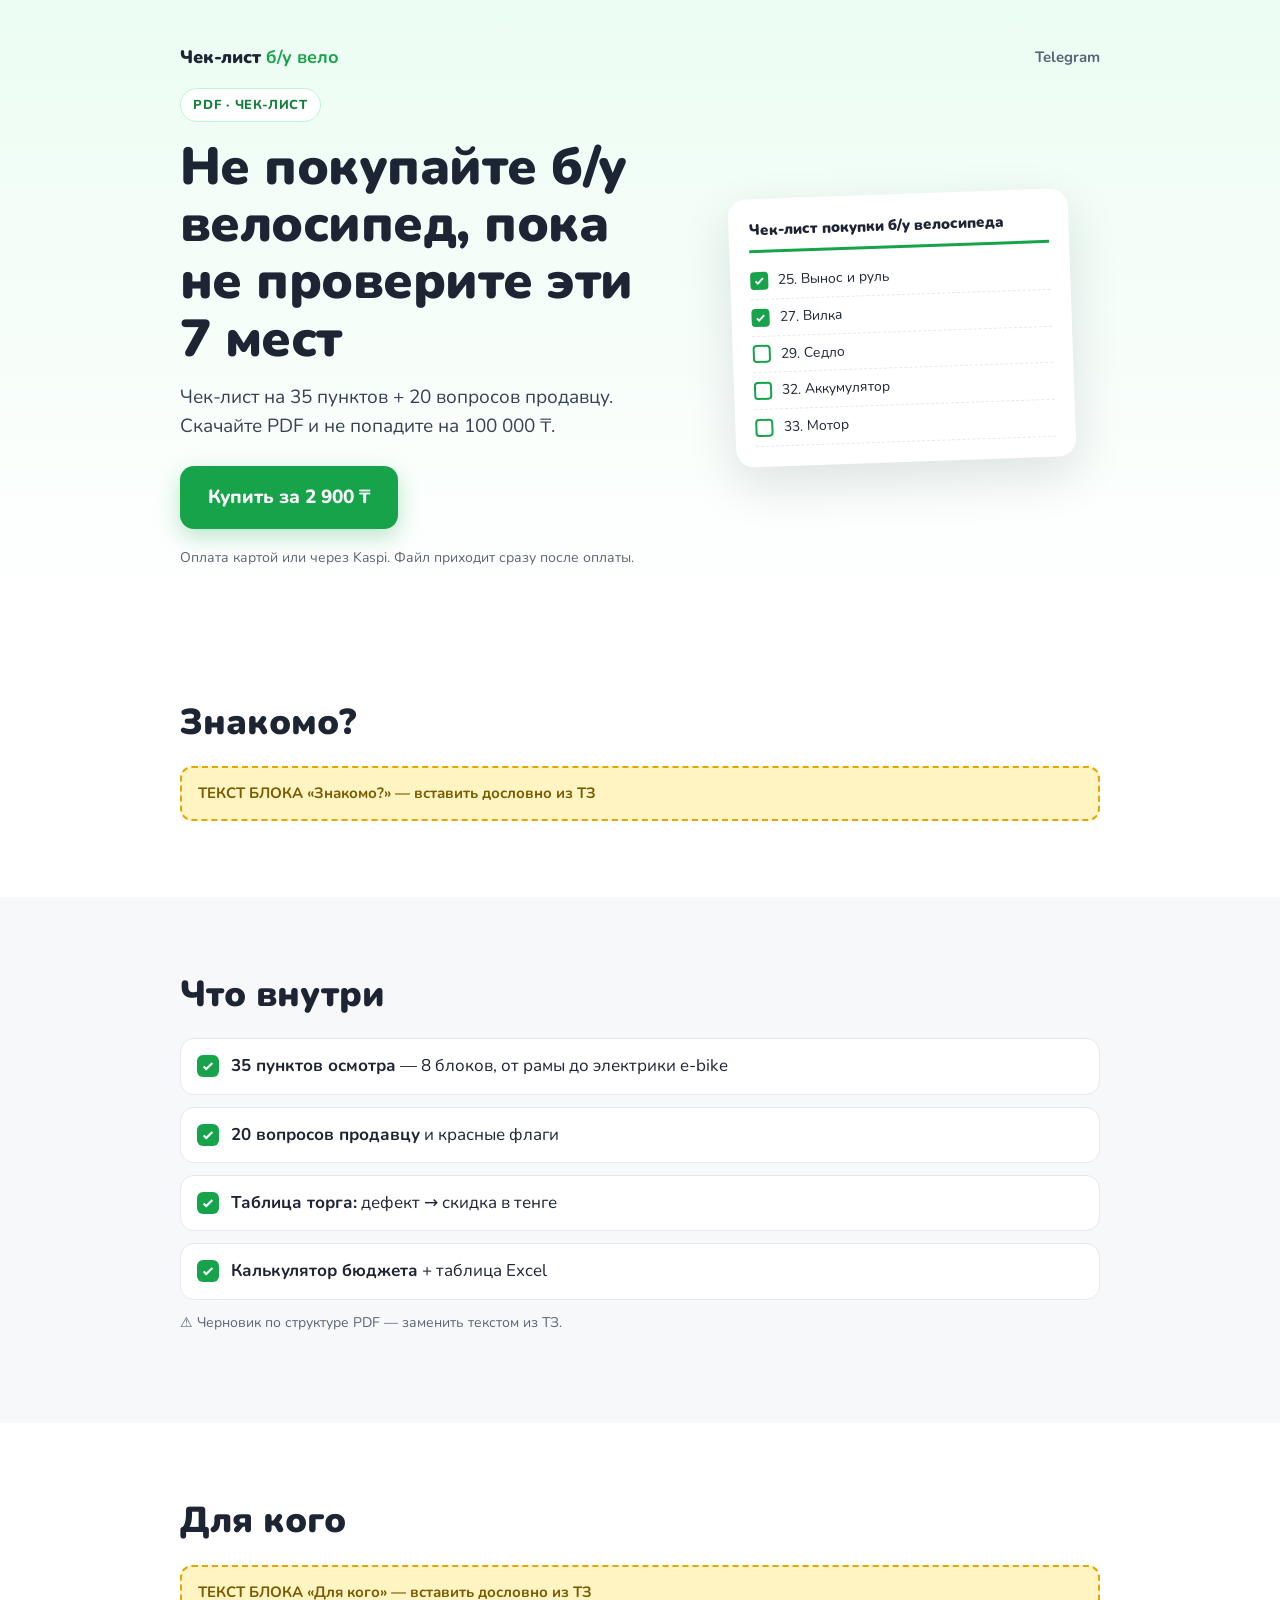
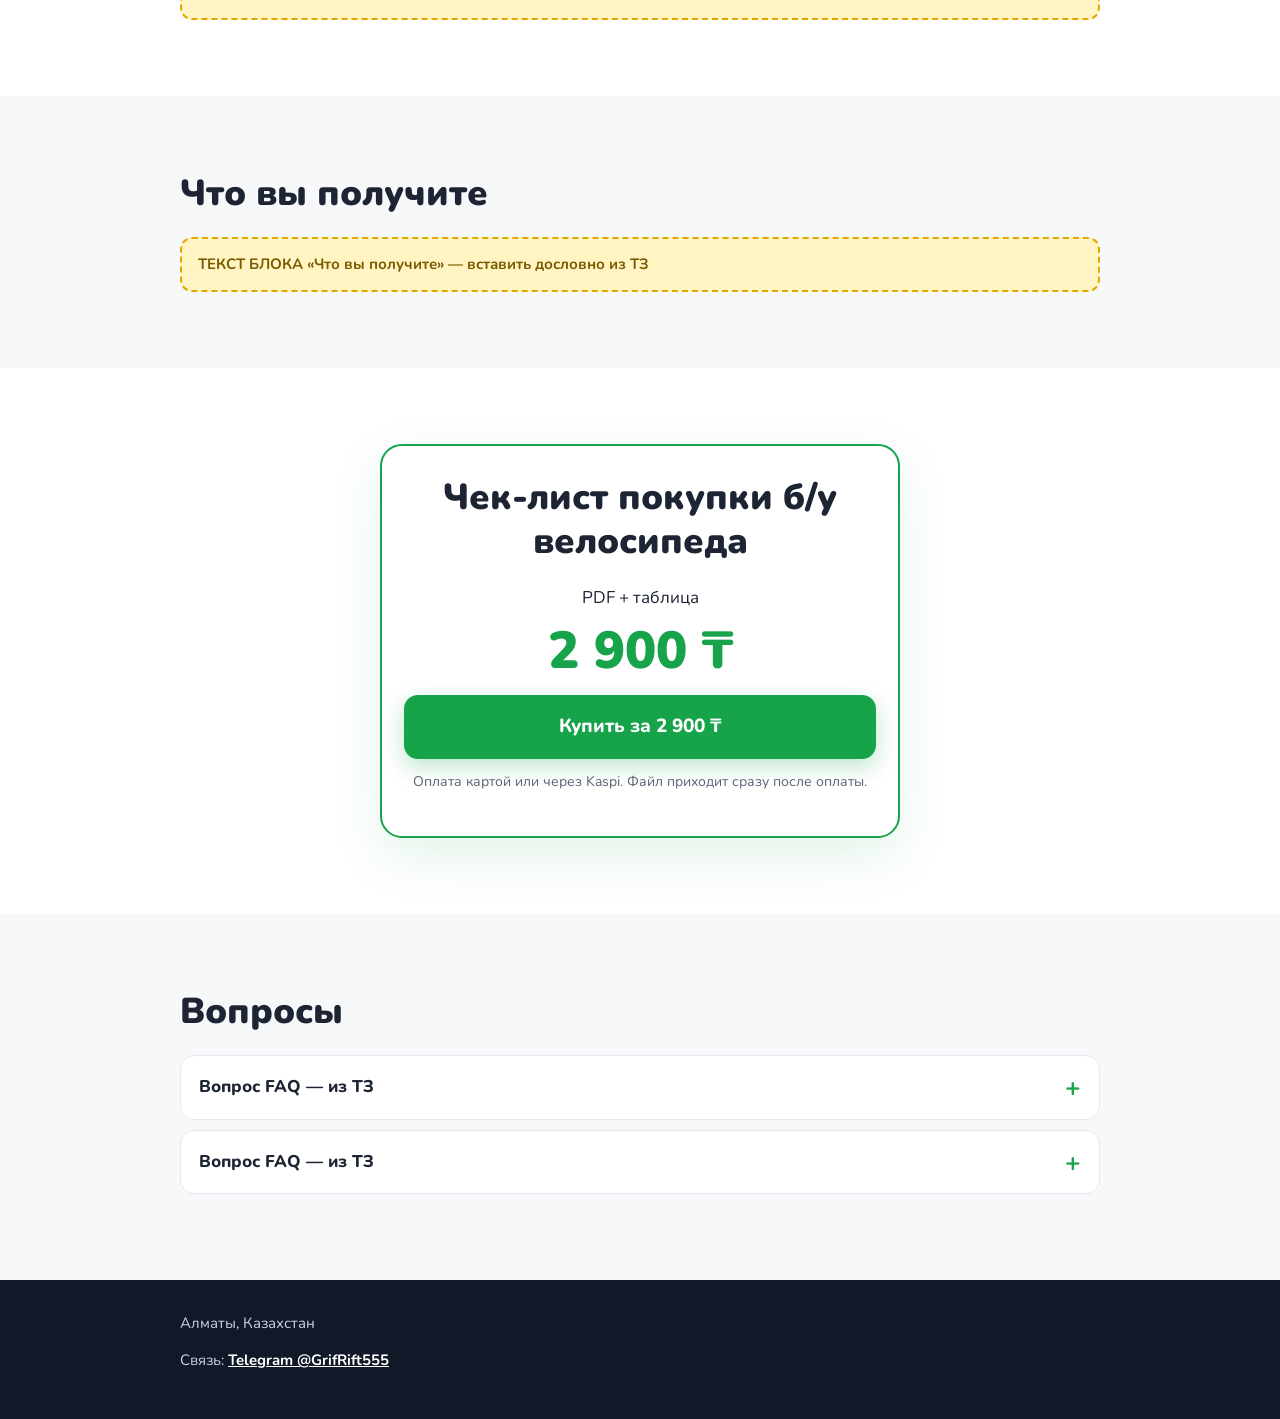
==== index.html @ 594adf9e "Лендинг чек-листа покупки б/у велосипеда" ====
<!doctype html>
<html lang="ru">
<head>
<meta charset="utf-8">
<meta name="viewport" content="width=device-width,initial-scale=1">
<title>Чек-лист покупки б/у велосипеда — 35 пунктов + 20 вопросов продавцу</title>
<meta name="description" content="Чек-лист на 35 пунктов + 20 вопросов продавцу. Скачайте PDF и не попадите на 100 000 ₸.">
<meta property="og:type" content="website">
<meta property="og:title" content="Не покупайте б/у велосипед, пока не проверите эти 7 мест">
<meta property="og:description" content="Чек-лист на 35 пунктов + 20 вопросов продавцу. Скачайте PDF и не попадите на 100 000 ₸.">
<meta property="og:url" content="https://avtomaster24bot-lab.github.io/bike-checklist/">
<meta property="og:image" content="https://avtomaster24bot-lab.github.io/bike-checklist/og.png">
<meta property="og:locale" content="ru_RU">
<meta name="twitter:card" content="summary_large_image">
<meta name="theme-color" content="#16a34a">
<link rel="preload" href="fonts/nunito.woff2" as="font" type="font/woff2" crossorigin>
<link rel="stylesheet" href="style.css">
<script src="config.js" defer></script>
</head>
<body>
<div class="hero">
  <div class="wrap">
    <div class="top"><a class="logo" href="./">Чек-лист <b>б/у вело</b></a><a class="tglink" data-tg href="https://t.me/GrifRift555" target="_blank" rel="noopener">Telegram</a></div>
    <div class="grid">
      <div>
        <span class="badge">PDF · чек-лист</span>
        <h1>Не покупайте б/у велосипед, пока не проверите эти 7 мест</h1>
        <p class="sub">Чек-лист на 35 пунктов + 20 вопросов продавцу. Скачайте PDF и не попадите на 100 000 ₸.</p>
        <div class="cta-row">
          <a class="btn" id="buy-hero" data-pay href="https://kaspi.kz/pay/ЗАМЕНИТЬ"><span>Купить за <span data-price>2 900 ₸</span></span></a>
          <p class="small">Оплата картой или через Kaspi. Файл приходит сразу после оплаты.</p>
        </div>
      </div>
      <div class="mock" aria-hidden="true">
        <div class="mh">Чек-лист покупки б/у велосипеда</div>
        <div class="mi"><i class="on"></i>25. Вынос и руль</div>
        <div class="mi"><i class="on"></i>27. Вилка</div>
        <div class="mi"><i></i>29. Седло</div>
        <div class="mi"><i></i>32. Аккумулятор</div>
        <div class="mi"><i></i>33. Мотор</div>
      </div>
    </div>
  </div>
</div>

<section id="znakomo">
  <div class="wrap">
    <h2>Знакомо?</h2>
    <div class="todo">ТЕКСТ БЛОКА «Знакомо?» — вставить дословно из ТЗ</div>
  </div>
</section>

<section id="inside" class="alt">
  <div class="wrap">
    <h2>Что внутри</h2>
    <ul class="list">
      <li><b>35 пунктов осмотра</b> — 8 блоков, от рамы до электрики e-bike</li>
      <li><b>20 вопросов продавцу</b> и красные флаги</li>
      <li><b>Таблица торга:</b> дефект → скидка в тенге</li>
      <li><b>Калькулятор бюджета</b> + таблица Excel</li>
    </ul>
    <p class="small">⚠ Черновик по структуре PDF — заменить текстом из ТЗ.</p>
  </div>
</section>

<section id="for">
  <div class="wrap">
    <h2>Для кого</h2>
    <div class="todo">ТЕКСТ БЛОКА «Для кого» — вставить дословно из ТЗ</div>
  </div>
</section>

<section id="get" class="alt">
  <div class="wrap">
    <h2>Что вы получите</h2>
    <div class="todo">ТЕКСТ БЛОКА «Что вы получите» — вставить дословно из ТЗ</div>
  </div>
</section>

<section id="price" class="price">
  <div class="wrap">
    <div class="pbox">
      <h2>Чек-лист покупки б/у велосипеда</h2>
      <p>PDF + таблица</p>
      <div class="pbig" data-price>2 900 ₸</div>
      <a class="btn block" data-pay href="https://kaspi.kz/pay/ЗАМЕНИТЬ"><span>Купить за <span data-price>2 900 ₸</span></span></a>
      <p class="small">Оплата картой или через Kaspi. Файл приходит сразу после оплаты.</p>
    </div>
  </div>
</section>

<section id="faq" class="alt">
  <div class="wrap">
    <h2>Вопросы</h2>
    <details><summary>Вопрос FAQ — из ТЗ</summary><div class="a todo">ОТВЕТЫ FAQ — вставить дословно из ТЗ</div></details>
    <details><summary>Вопрос FAQ — из ТЗ</summary><div class="a">…</div></details>
  </div>
</section>

<footer>
  <div class="wrap">
    <p>Алматы, Казахстан</p>
    <p>Связь: <a data-tg href="https://t.me/GrifRift555" target="_blank" rel="noopener">Telegram @GrifRift555</a></p>
  </div>
</footer>

<div class="sticky" id="sticky"><a class="btn" data-pay href="https://kaspi.kz/pay/ЗАМЕНИТЬ"><span>Купить за <span data-price>2 900 ₸</span></span></a></div>
<script>
(function(){var s=document.getElementById('sticky'),h=document.getElementById('buy-hero'),p=document.getElementById('price');
if(!('IntersectionObserver' in window))return;var vis={};
var io=new IntersectionObserver(function(es){es.forEach(function(e){vis[e.target.id]=e.isIntersecting});s.classList.toggle('show',!vis['buy-hero']&&!vis['price'])});
io.observe(h);io.observe(p);})();
</script>
</body>
</html>
---- style.css ----
@font-face{font-family:Nunito;src:url(fonts/nunito.woff2) format("woff2");font-weight:200 1000;font-display:swap}
:root{--g:#16a34a;--gd:#15803d;--gl:#ecfdf3;--ink:#1d2433;--mut:#5b6476;--line:#e5e8ee;--red:#dc2626}
*{box-sizing:border-box}
html{scroll-behavior:smooth}
body{margin:0;font-family:Nunito,system-ui,-apple-system,"Segoe UI",Roboto,sans-serif;color:var(--ink);font-size:17px;line-height:1.55;background:#fff}
.wrap{max-width:960px;margin:0 auto;padding:0 20px}
section{padding:56px 0}
h1{font-size:clamp(30px,7.5vw,52px);line-height:1.1;margin:0 0 16px;font-weight:900;letter-spacing:-.01em}
h2{font-size:clamp(25px,5.5vw,36px);line-height:1.2;margin:0 0 22px;font-weight:900}
p{margin:0 0 14px}
.btn{display:inline-flex;align-items:center;justify-content:center;gap:8px;background:var(--g);color:#fff;text-decoration:none;font-weight:800;font-size:19px;padding:17px 28px;border-radius:14px;box-shadow:0 8px 22px rgba(22,163,74,.28);transition:transform .15s,background .15s;min-height:56px;text-align:center}
.btn:hover{background:var(--gd);transform:translateY(-1px)}
.btn.ghost{background:#fff;color:var(--g);border:2px solid var(--g);box-shadow:none}
.btn.tg{background:#229ed9;box-shadow:0 8px 22px rgba(34,158,217,.28)}
.btn.block{width:100%}
.small{font-size:14px;color:var(--mut);margin-top:12px}
.top{display:flex;justify-content:space-between;align-items:center;padding:16px 0}
.logo{font-weight:900;font-size:18px;color:var(--ink);text-decoration:none}
.logo b{color:var(--g)}
.top a.tglink{color:var(--mut);font-weight:700;text-decoration:none;font-size:15px}
.hero{background:linear-gradient(180deg,var(--gl),#fff);padding:28px 0 56px}
.hero .grid{display:grid;gap:28px;align-items:center}
.badge{display:inline-block;background:#fff;color:var(--gd);font-weight:800;font-size:13px;padding:6px 12px;border-radius:999px;border:1px solid #bbf7d0;margin-bottom:16px;text-transform:uppercase;letter-spacing:.06em}
.sub{font-size:19px;color:#374151;margin-bottom:24px}
.cta-row{display:flex;flex-direction:column;gap:6px}
.mock{background:#fff;border-radius:18px;box-shadow:0 18px 50px rgba(17,24,39,.12);padding:20px;transform:rotate(-2deg);max-width:340px;margin:0 auto;width:100%}
.mock .mh{font-weight:900;font-size:15px;border-bottom:3px solid var(--g);padding-bottom:8px;margin-bottom:10px}
.mock .mi{display:flex;gap:10px;align-items:center;font-size:14px;padding:7px 0;border-bottom:1px dashed var(--line)}
.mock .mi i{flex:0 0 18px;height:18px;border:2px solid var(--g);border-radius:4px}
.mock .mi i.on{background:var(--g) url("data:image/svg+xml,%3Csvg xmlns='http://www.w3.org/2000/svg' viewBox='0 0 16 16'%3E%3Cpath d='M3 8.5l3 3 7-7' fill='none' stroke='white' stroke-width='2.4'/%3E%3C/svg%3E") center/12px no-repeat}
.alt{background:#f7f8fa}
.cards{display:grid;gap:14px}
.card{background:#fff;border:1px solid var(--line);border-radius:16px;padding:20px}
.card b{display:block;font-size:18px;margin-bottom:4px}
.list{list-style:none;padding:0;margin:0;display:grid;gap:12px}
.list li{position:relative;padding:14px 16px 14px 50px;background:#fff;border:1px solid var(--line);border-radius:14px}
.list li::before{content:"";position:absolute;left:16px;top:16px;width:22px;height:22px;border-radius:6px;background:var(--g) url("data:image/svg+xml,%3Csvg xmlns='http://www.w3.org/2000/svg' viewBox='0 0 16 16'%3E%3Cpath d='M3 8.5l3 3 7-7' fill='none' stroke='white' stroke-width='2.4'/%3E%3C/svg%3E") center/14px no-repeat}
.price{text-align:center}
.pbox{max-width:520px;margin:0 auto;background:#fff;border:2px solid var(--g);border-radius:22px;padding:30px 22px;box-shadow:0 18px 50px rgba(22,163,74,.12)}
.pbig{font-size:52px;font-weight:900;color:var(--g);line-height:1;margin:6px 0 18px}
details{background:#fff;border:1px solid var(--line);border-radius:14px;margin-bottom:10px}
summary{cursor:pointer;list-style:none;padding:18px 48px 18px 18px;font-weight:800;position:relative}
summary::-webkit-details-marker{display:none}
summary::after{content:"+";position:absolute;right:18px;top:12px;font-size:26px;color:var(--g);font-weight:700;transition:transform .2s}
details[open] summary::after{transform:rotate(45deg)}
details .a{padding:0 18px 16px;color:#374151}
footer{background:#111827;color:#cbd5e1;padding:32px 0;font-size:15px}
footer a{color:#fff;font-weight:700}
.todo{background:#fff4c2;border:2px dashed #e0a800;color:#7a5b00;border-radius:12px;padding:14px 16px;font-weight:700;font-size:15px}
.sticky{position:fixed;left:0;right:0;bottom:0;padding:10px 14px calc(10px + env(safe-area-inset-bottom));background:rgba(255,255,255,.96);border-top:1px solid var(--line);z-index:10;transform:translateY(110%);transition:transform .25s}
.sticky.show{transform:none}
.sticky .btn{width:100%;min-height:52px;font-size:18px;padding:12px}
/* success */
.ok{min-height:100vh;display:flex;align-items:center;background:linear-gradient(180deg,var(--gl),#fff);padding:30px 0}
.okbox{max-width:520px;margin:0 auto;text-align:center}
.tick{width:84px;height:84px;border-radius:50%;background:var(--g) url("data:image/svg+xml,%3Csvg xmlns='http://www.w3.org/2000/svg' viewBox='0 0 16 16'%3E%3Cpath d='M3 8.5l3 3 7-7' fill='none' stroke='white' stroke-width='2'/%3E%3C/svg%3E") center/46px no-repeat;margin:0 auto 20px;box-shadow:0 12px 30px rgba(22,163,74,.35)}
.stack{display:grid;gap:12px;margin:22px 0}
.tgbox{background:#fff;border:1px solid var(--line);border-radius:18px;padding:20px;margin:8px 0 22px}
.back{color:var(--mut);font-weight:700;text-decoration:none}
@media (min-width:800px){
  .hero .grid{grid-template-columns:1.25fr 1fr}
  .cards{grid-template-columns:repeat(3,1fr)}
  .cta-row{flex-direction:row;align-items:center;gap:18px;flex-wrap:wrap}
  .cta-row .small{margin:0}
  section{padding:76px 0}
  .sticky{display:none}
}
@media (prefers-reduced-motion:reduce){*{transition:none!important;scroll-behavior:auto!important}}
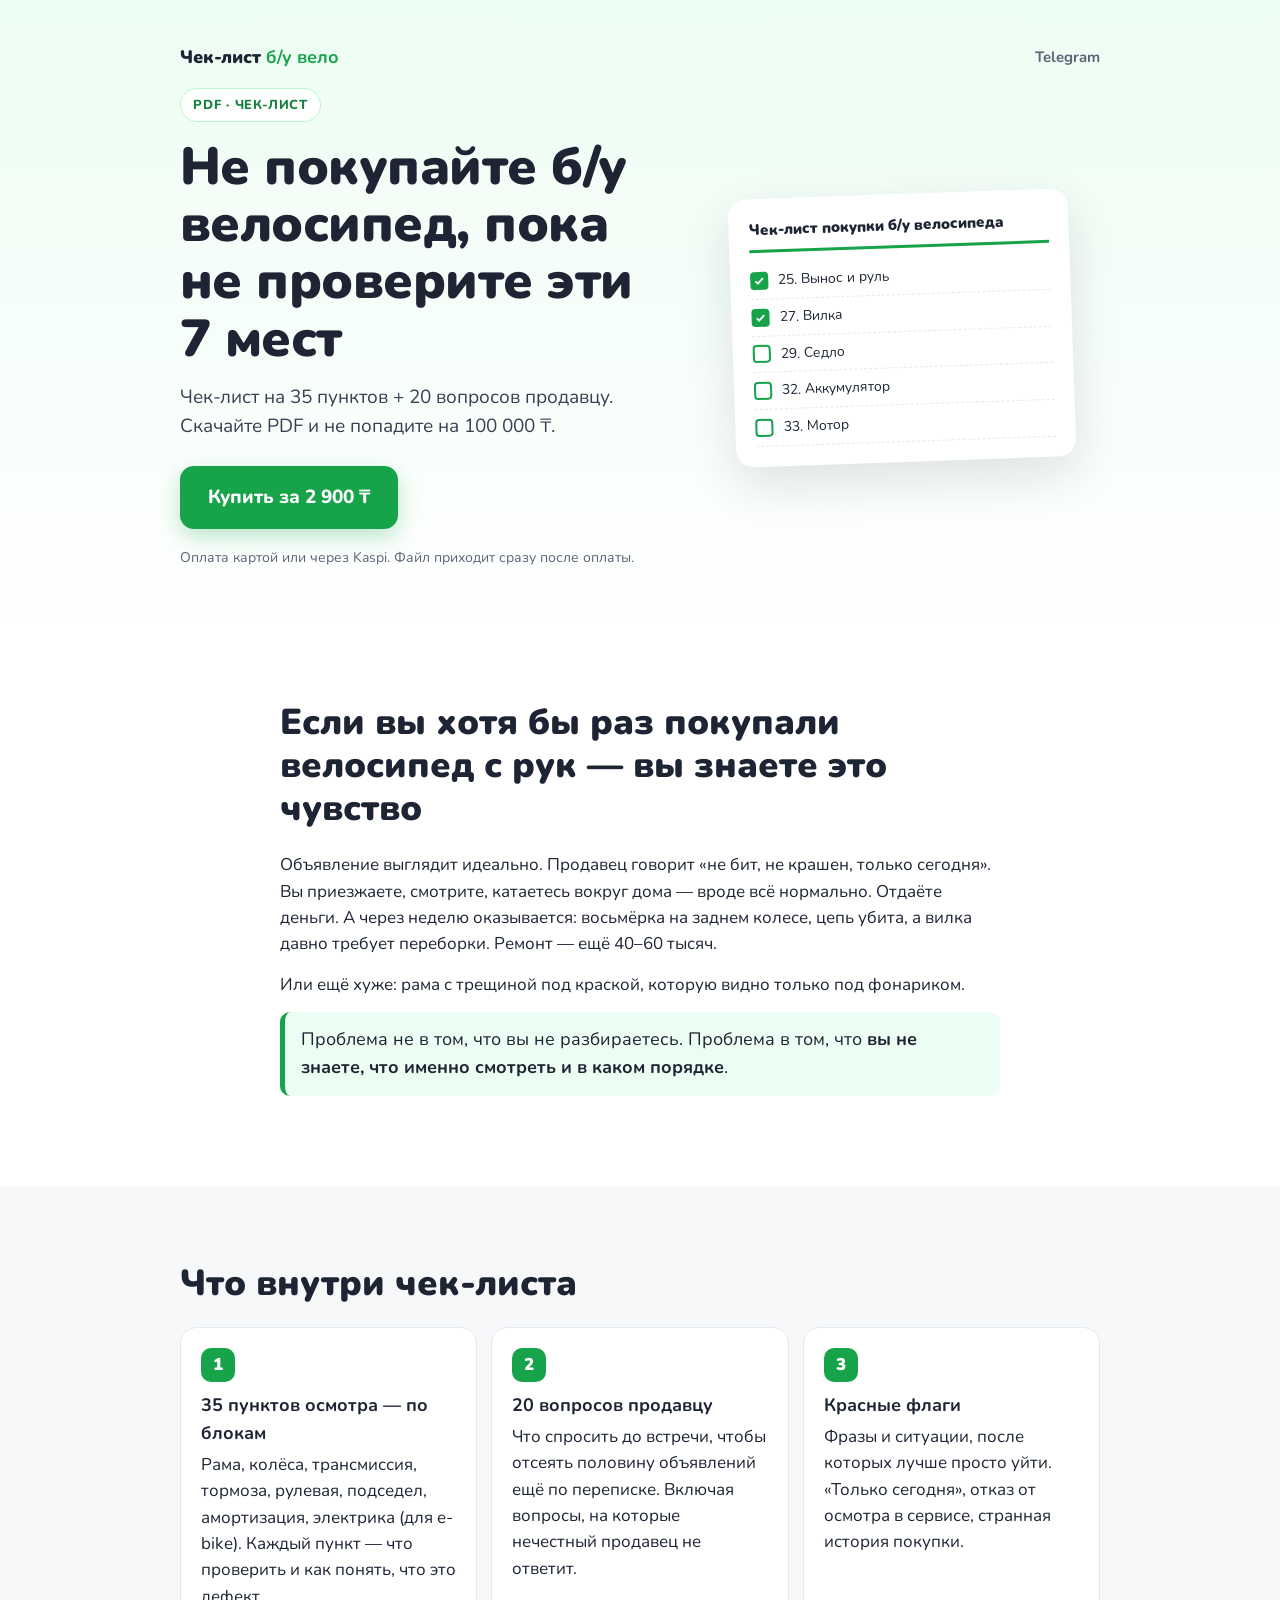
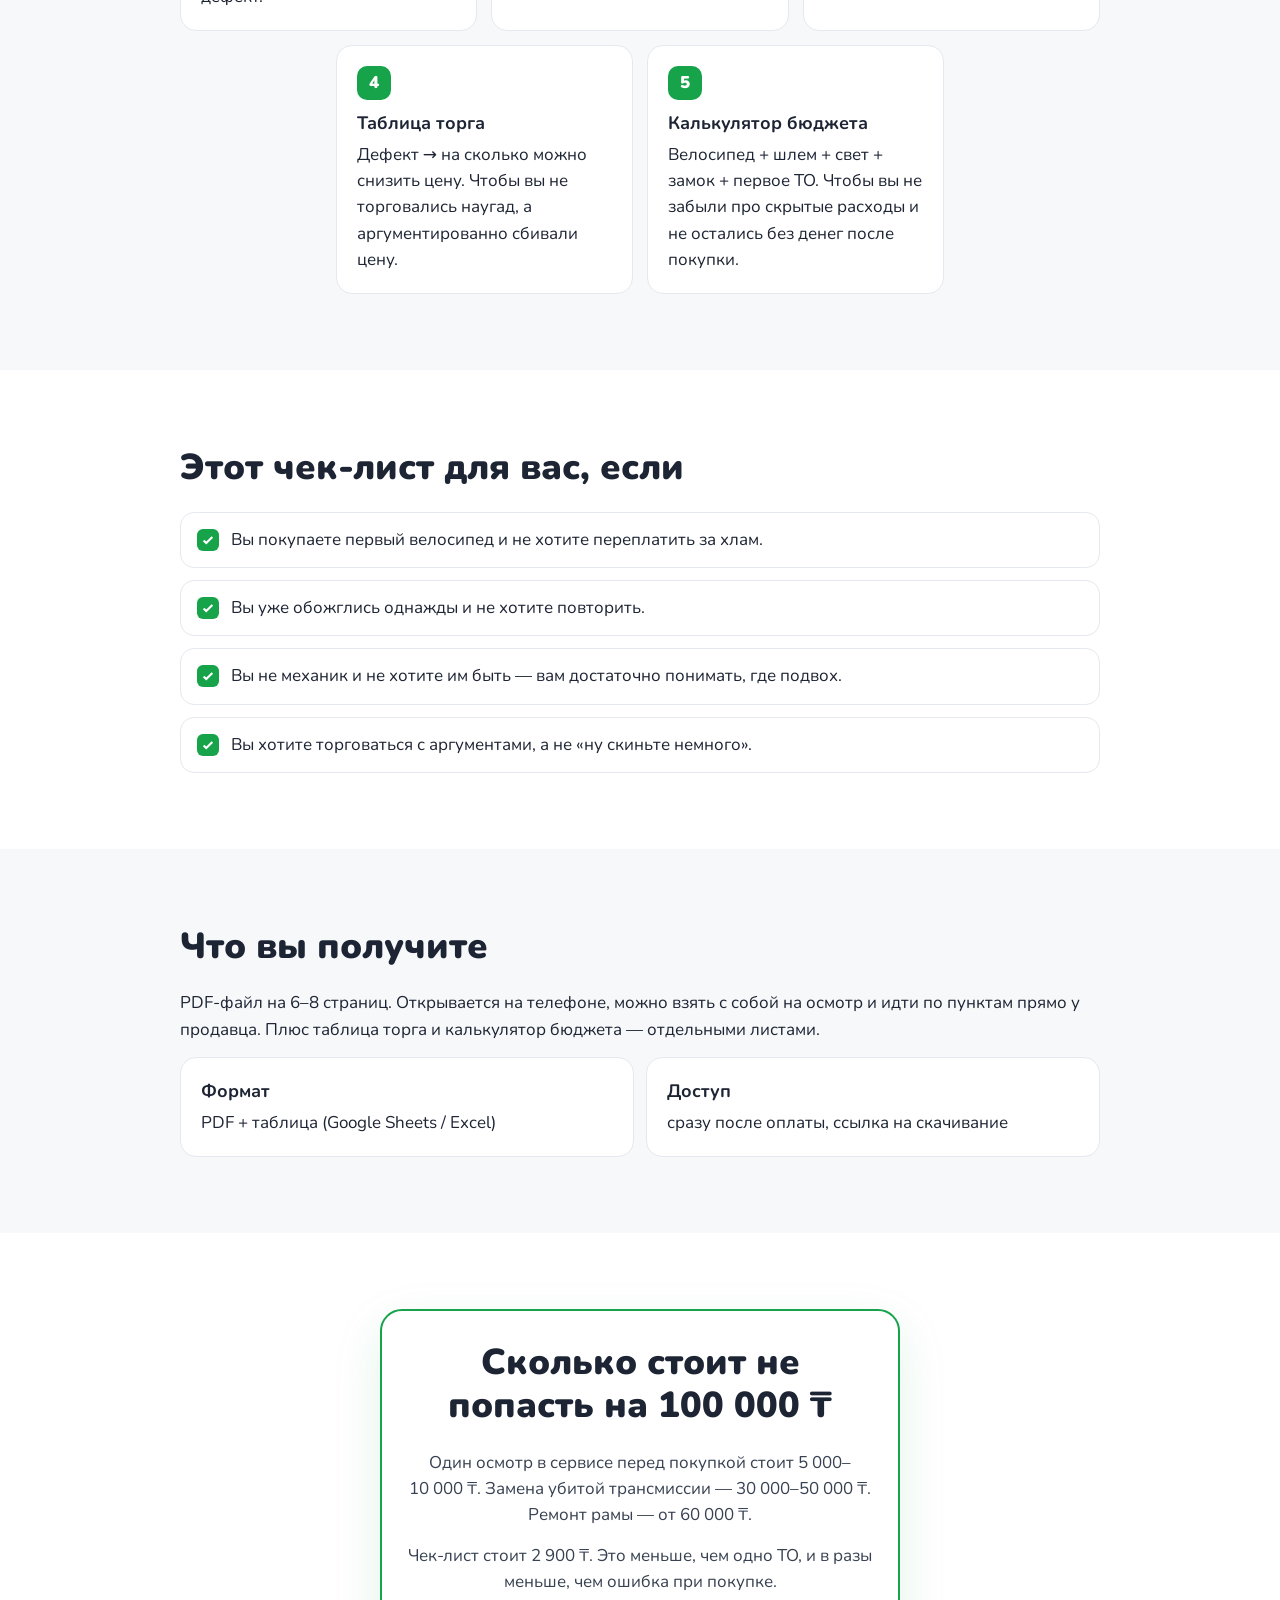
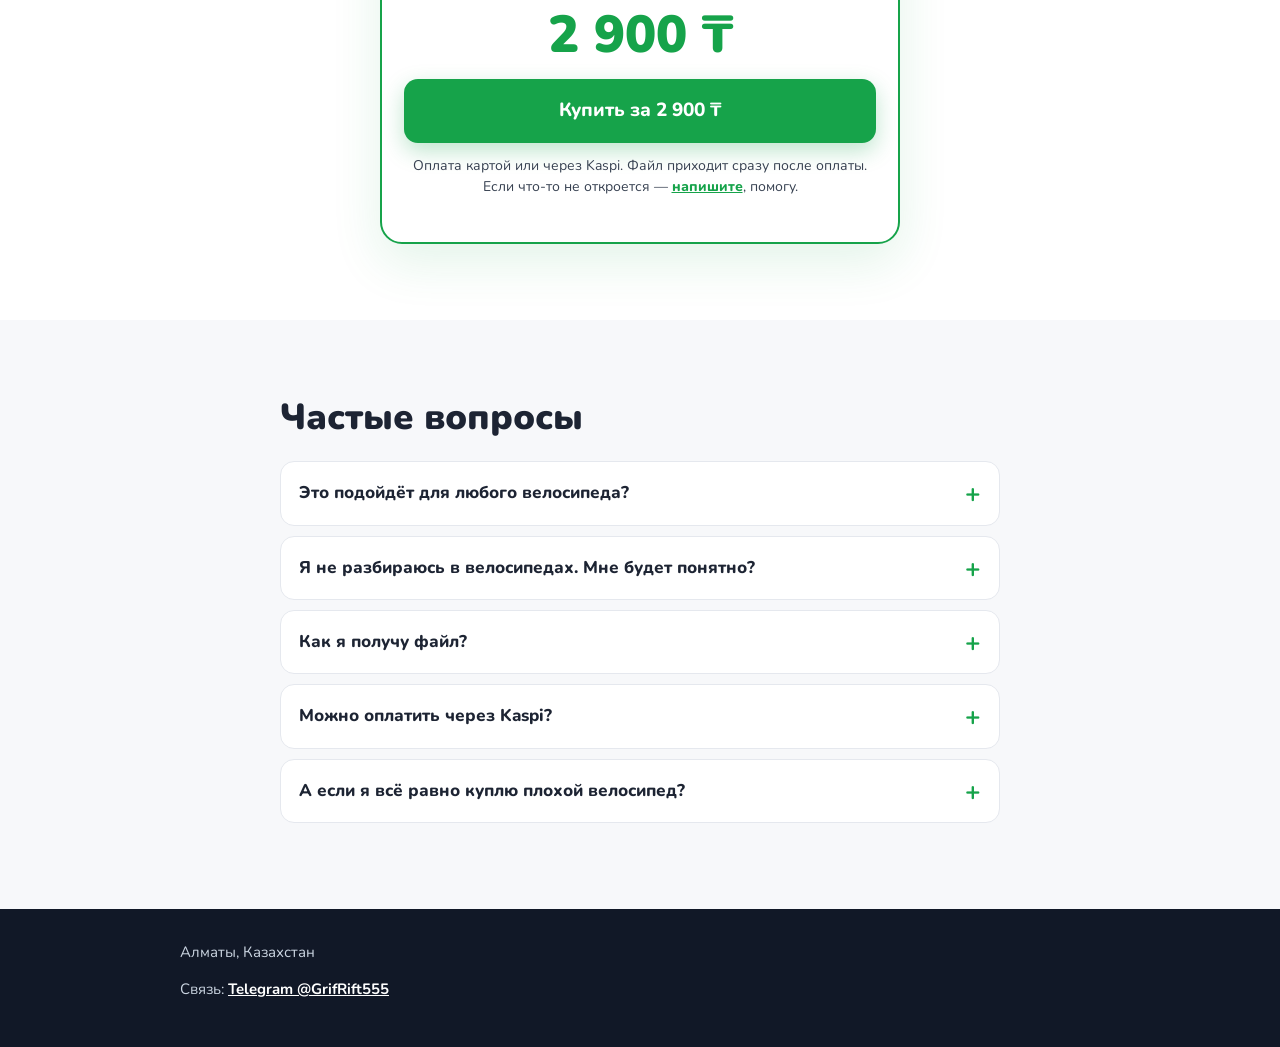
==== commit 15cbbb3a: "Полный текст лендинга и PDF (стр. 1–5, пункты 1–24)" ====
--- a/index.html
+++ b/index.html
@@ -25,9 +25,9 @@
       <div>
         <span class="badge">PDF · чек-лист</span>
         <h1>Не покупайте б/у велосипед, пока не проверите эти 7 мест</h1>
-        <p class="sub">Чек-лист на 35 пунктов + 20 вопросов продавцу. Скачайте PDF и не попадите на 100 000 ₸.</p>
+        <p class="sub">Чек-лист на 35 пунктов + 20 вопросов продавцу. Скачайте PDF и не попадите на 100&nbsp;000&nbsp;₸.</p>
         <div class="cta-row">
-          <a class="btn" id="buy-hero" data-pay href="https://kaspi.kz/pay/ЗАМЕНИТЬ"><span>Купить за <span data-price>2 900 ₸</span></span></a>
+          <a class="btn" id="buy-hero" data-pay href="https://kaspi.kz/pay/ЗАМЕНИТЬ"><span>Купить за <span data-price>2&nbsp;900&nbsp;₸</span></span></a>
           <p class="small">Оплата картой или через Kaspi. Файл приходит сразу после оплаты.</p>
         </div>
       </div>
@@ -44,56 +44,71 @@
 </div>
 
 <section id="znakomo">
-  <div class="wrap">
-    <h2>Знакомо?</h2>
-    <div class="todo">ТЕКСТ БЛОКА «Знакомо?» — вставить дословно из ТЗ</div>
+  <div class="wrap narrow">
+    <h2>Если вы хотя бы раз покупали велосипед с рук — вы знаете это чувство</h2>
+    <p>Объявление выглядит идеально. Продавец говорит «не бит, не крашен, только сегодня». Вы приезжаете, смотрите, катаетесь вокруг дома — вроде всё нормально. Отдаёте деньги. А через неделю оказывается: восьмёрка на заднем колесе, цепь убита, а вилка давно требует переборки. Ремонт — ещё 40–60 тысяч.</p>
+    <p>Или ещё хуже: рама с трещиной под краской, которую видно только под фонариком.</p>
+    <p class="accent">Проблема не в том, что вы не разбираетесь. Проблема в том, что <b>вы не знаете, что именно смотреть и в каком порядке</b>.</p>
   </div>
 </section>
 
 <section id="inside" class="alt">
   <div class="wrap">
-    <h2>Что внутри</h2>
-    <ul class="list">
-      <li><b>35 пунктов осмотра</b> — 8 блоков, от рамы до электрики e-bike</li>
-      <li><b>20 вопросов продавцу</b> и красные флаги</li>
-      <li><b>Таблица торга:</b> дефект → скидка в тенге</li>
-      <li><b>Калькулятор бюджета</b> + таблица Excel</li>
-    </ul>
-    <p class="small">⚠ Черновик по структуре PDF — заменить текстом из ТЗ.</p>
+    <h2>Что внутри чек-листа</h2>
+    <div class="cards c5">
+      <div class="card"><span class="ci">1</span><b>35 пунктов осмотра — по блокам</b>Рама, колёса, трансмиссия, тормоза, рулевая, подседел, амортизация, электрика (для e-bike). Каждый пункт — что проверить и как понять, что это дефект.</div>
+      <div class="card"><span class="ci">2</span><b>20 вопросов продавцу</b>Что спросить до встречи, чтобы отсеять половину объявлений ещё по переписке. Включая вопросы, на которые нечестный продавец не ответит.</div>
+      <div class="card"><span class="ci">3</span><b>Красные флаги</b>Фразы и ситуации, после которых лучше просто уйти. «Только сегодня», отказ от осмотра в сервисе, странная история покупки.</div>
+      <div class="card"><span class="ci">4</span><b>Таблица торга</b>Дефект → на сколько можно снизить цену. Чтобы вы не торговались наугад, а аргументированно сбивали цену.</div>
+      <div class="card"><span class="ci">5</span><b>Калькулятор бюджета</b>Велосипед + шлем + свет + замок + первое ТО. Чтобы вы не забыли про скрытые расходы и не остались без денег после покупки.</div>
+    </div>
   </div>
 </section>
 
 <section id="for">
   <div class="wrap">
-    <h2>Для кого</h2>
-    <div class="todo">ТЕКСТ БЛОКА «Для кого» — вставить дословно из ТЗ</div>
+    <h2>Этот чек-лист для вас, если</h2>
+    <ul class="list">
+      <li>Вы покупаете первый велосипед и не хотите переплатить за хлам.</li>
+      <li>Вы уже обожглись однажды и не хотите повторить.</li>
+      <li>Вы не механик и не хотите им быть — вам достаточно понимать, где подвох.</li>
+      <li>Вы хотите торговаться с аргументами, а не «ну скиньте немного».</li>
+    </ul>
   </div>
 </section>
 
 <section id="get" class="alt">
   <div class="wrap">
     <h2>Что вы получите</h2>
-    <div class="todo">ТЕКСТ БЛОКА «Что вы получите» — вставить дословно из ТЗ</div>
+    <p>PDF-файл на 6–8 страниц. Открывается на телефоне, можно взять с собой на осмотр и идти по пунктам прямо у продавца. Плюс таблица торга и калькулятор бюджета — отдельными листами.</p>
+    <div class="facts">
+      <div class="card"><b>Формат</b>PDF + таблица (Google Sheets / Excel)</div>
+      <div class="card"><b>Доступ</b>сразу после оплаты, ссылка на скачивание</div>
+    </div>
   </div>
 </section>
 
 <section id="price" class="price">
   <div class="wrap">
     <div class="pbox">
-      <h2>Чек-лист покупки б/у велосипеда</h2>
-      <p>PDF + таблица</p>
-      <div class="pbig" data-price>2 900 ₸</div>
-      <a class="btn block" data-pay href="https://kaspi.kz/pay/ЗАМЕНИТЬ"><span>Купить за <span data-price>2 900 ₸</span></span></a>
-      <p class="small">Оплата картой или через Kaspi. Файл приходит сразу после оплаты.</p>
+      <h2>Сколько стоит не попасть на 100&nbsp;000&nbsp;₸</h2>
+      <p>Один осмотр в сервисе перед покупкой стоит 5&nbsp;000–10&nbsp;000&nbsp;₸. Замена убитой трансмиссии — 30&nbsp;000–50&nbsp;000&nbsp;₸. Ремонт рамы — от 60&nbsp;000&nbsp;₸.</p>
+      <p>Чек-лист стоит <span data-price>2&nbsp;900&nbsp;₸</span>. Это меньше, чем одно ТО, и в разы меньше, чем ошибка при покупке.</p>
+      <div class="pbig" data-price>2&nbsp;900&nbsp;₸</div>
+      <a class="btn block" data-pay href="https://kaspi.kz/pay/ЗАМЕНИТЬ"><span>Купить за <span data-price>2&nbsp;900&nbsp;₸</span></span></a>
+      <p class="small">Оплата картой или через Kaspi. Файл приходит сразу после оплаты. Если что-то не откроется — <a data-tg href="https://t.me/GrifRift555" target="_blank" rel="noopener">напишите</a>, помогу.</p>
     </div>
   </div>
 </section>
 
 <section id="faq" class="alt">
-  <div class="wrap">
-    <h2>Вопросы</h2>
-    <details><summary>Вопрос FAQ — из ТЗ</summary><div class="a todo">ОТВЕТЫ FAQ — вставить дословно из ТЗ</div></details>
-    <details><summary>Вопрос FAQ — из ТЗ</summary><div class="a">…</div></details>
+  <div class="wrap narrow">
+    <h2>Частые вопросы</h2>
+    <details><summary>Это подойдёт для любого велосипеда?</summary><div class="a">Да, чек-лист покрывает горные, городские, шоссейные и гибридные велосипеды. Для e-bike есть отдельный блок по электрике.</div></details>
+    <details><summary>Я не разбираюсь в велосипедах. Мне будет понятно?</summary><div class="a">Да. Каждый пункт написан простым языком: что посмотреть и на что обратить внимание. Не нужно быть механиком.</div></details>
+    <details><summary>Как я получу файл?</summary><div class="a">Сразу после оплаты вы попадёте на страницу со ссылкой на скачивание. Также ссылка приходит на почту/в мессенджер (если настроено).</div></details>
+    <details><summary>Можно оплатить через Kaspi?</summary><div class="a">Да, оплата идёт через платёжную ссылку — картой или через Kaspi.</div></details>
+    <details><summary>А если я всё равно куплю плохой велосипед?</summary><div class="a">Чек-лист снижает риск, но не даёт гарантии. Он помогает увидеть то, что вы бы пропустили. Финальное решение всегда за вами.</div></details>
   </div>
 </section>
 
@@ -104,7 +119,7 @@
   </div>
 </footer>
 
-<div class="sticky" id="sticky"><a class="btn" data-pay href="https://kaspi.kz/pay/ЗАМЕНИТЬ"><span>Купить за <span data-price>2 900 ₸</span></span></a></div>
+<div class="sticky" id="sticky"><a class="btn" data-pay href="https://kaspi.kz/pay/ЗАМЕНИТЬ"><span>Купить за <span data-price>2&nbsp;900&nbsp;₸</span></span></a></div>
 <script>
 (function(){var s=document.getElementById('sticky'),h=document.getElementById('buy-hero'),p=document.getElementById('price');
 if(!('IntersectionObserver' in window))return;var vis={};
--- a/style.css
+++ b/style.css
@@ -46,7 +46,6 @@
 details .a{padding:0 18px 16px;color:#374151}
 footer{background:#111827;color:#cbd5e1;padding:32px 0;font-size:15px}
 footer a{color:#fff;font-weight:700}
-.todo{background:#fff4c2;border:2px dashed #e0a800;color:#7a5b00;border-radius:12px;padding:14px 16px;font-weight:700;font-size:15px}
 .sticky{position:fixed;left:0;right:0;bottom:0;padding:10px 14px calc(10px + env(safe-area-inset-bottom));background:rgba(255,255,255,.96);border-top:1px solid var(--line);z-index:10;transform:translateY(110%);transition:transform .25s}
 .sticky.show{transform:none}
 .sticky .btn{width:100%;min-height:52px;font-size:18px;padding:12px}
@@ -66,3 +65,11 @@
   .sticky{display:none}
 }
 @media (prefers-reduced-motion:reduce){*{transition:none!important;scroll-behavior:auto!important}}
+.narrow{max-width:760px}
+.accent{background:var(--gl);border-left:5px solid var(--g);padding:14px 16px;border-radius:10px;font-size:18px}
+.card{position:relative}
+.ci{display:inline-flex;width:34px;height:34px;border-radius:10px;background:var(--g);color:#fff;font-weight:900;align-items:center;justify-content:center;margin-bottom:10px}
+.facts{display:grid;gap:12px;margin-top:8px}
+.price .pbox p{color:#374151}
+.small a{color:var(--g);font-weight:800}
+@media (min-width:800px){.cards.c5{grid-template-columns:repeat(6,1fr)}.cards.c5 .card{grid-column:span 2}.cards.c5 .card:nth-child(4){grid-column:2/span 2}.cards.c5 .card:nth-child(5){grid-column:4/span 2}.facts{grid-template-columns:1fr 1fr}}
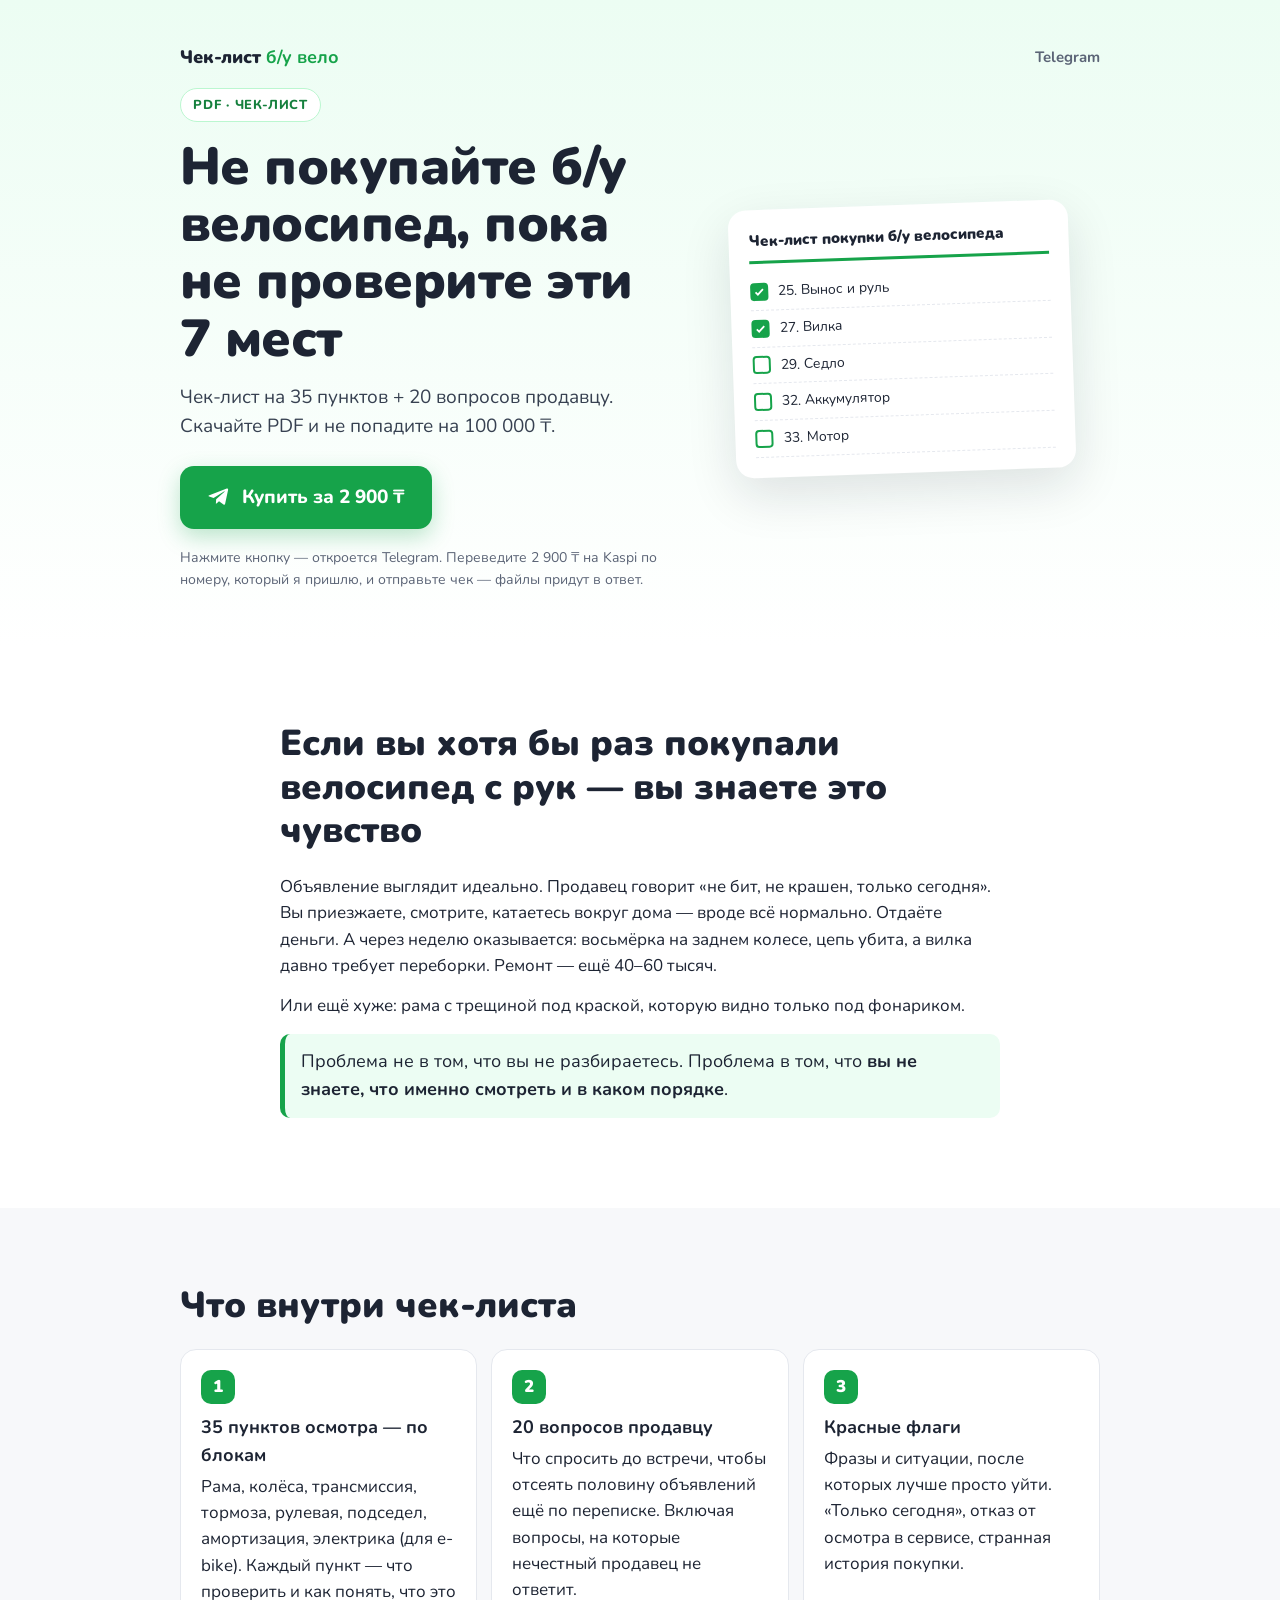
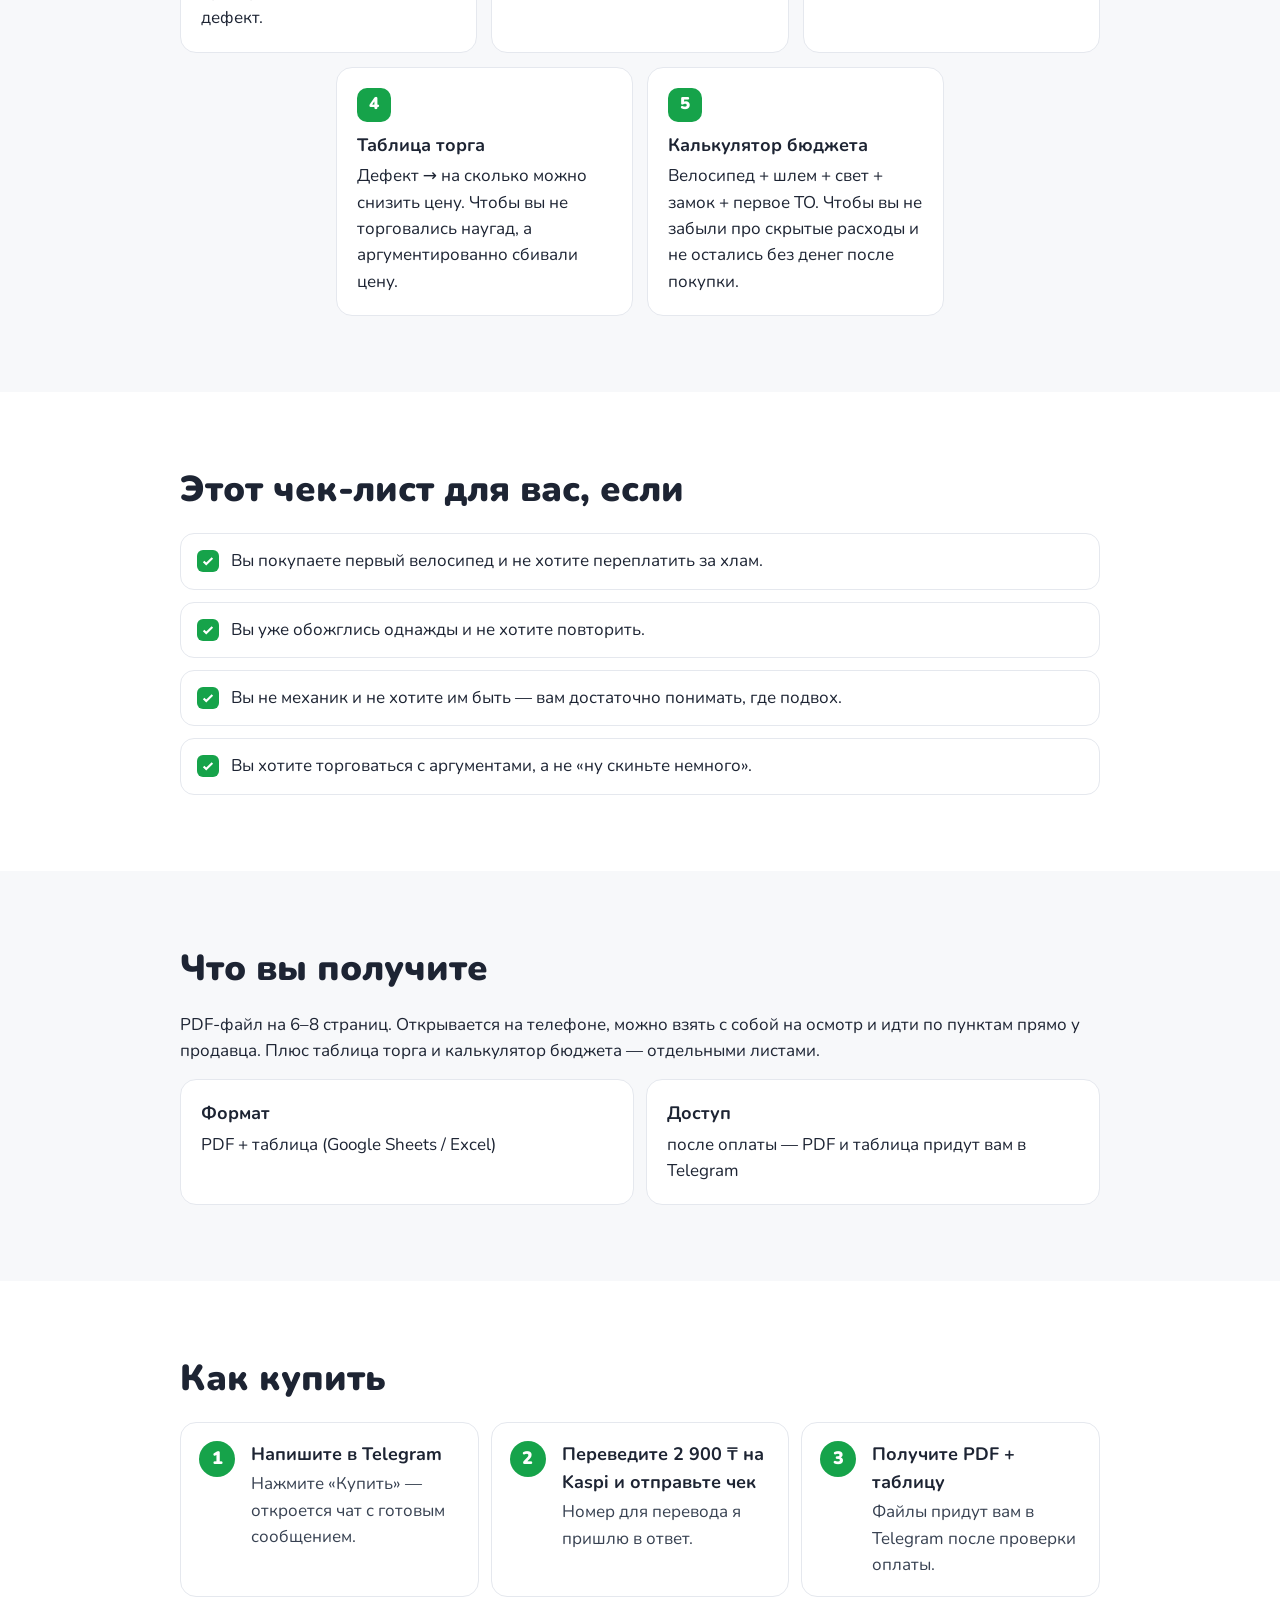
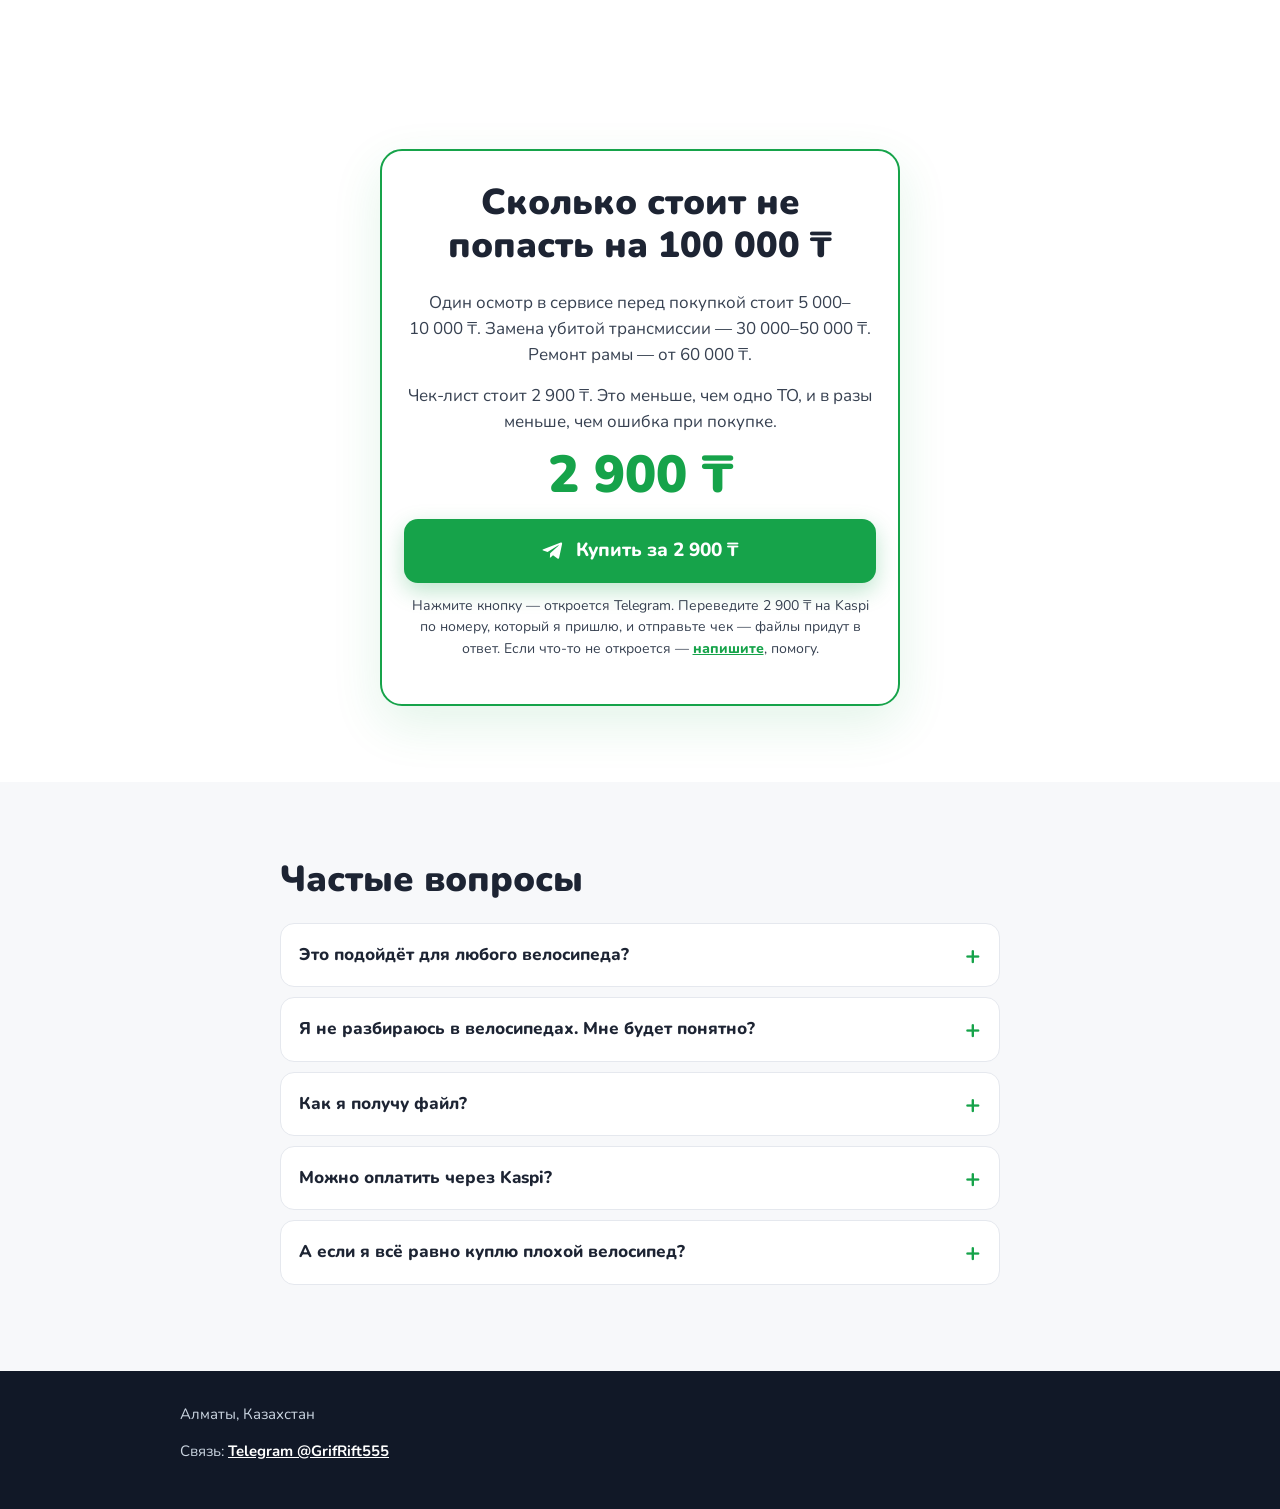
==== commit 626611c3: "Покупка через Telegram + перевод Kaspi; файлы убраны с сайта" ====
--- a/index.html
+++ b/index.html
@@ -27,8 +27,8 @@
         <h1>Не покупайте б/у велосипед, пока не проверите эти 7 мест</h1>
         <p class="sub">Чек-лист на 35 пунктов + 20 вопросов продавцу. Скачайте PDF и не попадите на 100&nbsp;000&nbsp;₸.</p>
         <div class="cta-row">
-          <a class="btn" id="buy-hero" data-pay href="https://kaspi.kz/pay/ЗАМЕНИТЬ"><span>Купить за <span data-price>2&nbsp;900&nbsp;₸</span></span></a>
-          <p class="small">Оплата картой или через Kaspi. Файл приходит сразу после оплаты.</p>
+          <a class="btn" id="buy-hero" data-buy href="https://t.me/GrifRift555?text=%D0%97%D0%B4%D1%80%D0%B0%D0%B2%D1%81%D1%82%D0%B2%D1%83%D0%B9%D1%82%D0%B5%21%20%D0%A5%D0%BE%D1%87%D1%83%20%D0%BA%D1%83%D0%BF%D0%B8%D1%82%D1%8C%20%D1%87%D0%B5%D0%BA-%D0%BB%D0%B8%D1%81%D1%82%20%D0%BF%D0%BE%D0%BA%D1%83%D0%BF%D0%BA%D0%B8%20%D0%B1%2F%D1%83%20%D0%B2%D0%B5%D0%BB%D0%BE%D1%81%D0%B8%D0%BF%D0%B5%D0%B4%D0%B0%20%D0%B7%D0%B0%202%20900%20%E2%82%B8" target="_blank" rel="noopener"><svg class="tgi" viewBox="0 0 24 24" aria-hidden="true"><path fill="currentColor" d="M21.9 4.3 18.7 19.4c-.2 1.1-.9 1.3-1.8.8l-4.9-3.6-2.4 2.3c-.3.3-.5.5-1 .5l.3-5 9.1-8.2c.4-.4-.1-.6-.6-.2L6.1 13 1.3 11.5c-1-.3-1-1 .2-1.5L20.5 2.7c.9-.3 1.6.2 1.4 1.6z"/></svg><span>Купить за <span data-price>2&nbsp;900&nbsp;₸</span></span></a>
+          <p class="small">Нажмите кнопку — откроется Telegram. Переведите 2&nbsp;900&nbsp;₸ на Kaspi по номеру, который я пришлю, и отправьте чек — файлы придут в ответ.</p>
         </div>
       </div>
       <div class="mock" aria-hidden="true">
@@ -83,8 +83,19 @@
     <p>PDF-файл на 6–8 страниц. Открывается на телефоне, можно взять с собой на осмотр и идти по пунктам прямо у продавца. Плюс таблица торга и калькулятор бюджета — отдельными листами.</p>
     <div class="facts">
       <div class="card"><b>Формат</b>PDF + таблица (Google Sheets / Excel)</div>
-      <div class="card"><b>Доступ</b>сразу после оплаты, ссылка на скачивание</div>
+      <div class="card"><b>Доступ</b>после оплаты — PDF и таблица придут вам в Telegram</div>
     </div>
+  </div>
+</section>
+
+<section id="how">
+  <div class="wrap">
+    <h2>Как купить</h2>
+    <ol class="steps">
+      <li><b>Напишите в Telegram</b>Нажмите «Купить» — откроется чат с готовым сообщением.</li>
+      <li><b>Переведите 2&nbsp;900&nbsp;₸ на Kaspi и отправьте чек</b>Номер для перевода я пришлю в ответ.</li>
+      <li><b>Получите PDF + таблицу</b>Файлы придут вам в Telegram после проверки оплаты.</li>
+    </ol>
   </div>
 </section>
 
@@ -95,8 +106,8 @@
       <p>Один осмотр в сервисе перед покупкой стоит 5&nbsp;000–10&nbsp;000&nbsp;₸. Замена убитой трансмиссии — 30&nbsp;000–50&nbsp;000&nbsp;₸. Ремонт рамы — от 60&nbsp;000&nbsp;₸.</p>
       <p>Чек-лист стоит <span data-price>2&nbsp;900&nbsp;₸</span>. Это меньше, чем одно ТО, и в разы меньше, чем ошибка при покупке.</p>
       <div class="pbig" data-price>2&nbsp;900&nbsp;₸</div>
-      <a class="btn block" data-pay href="https://kaspi.kz/pay/ЗАМЕНИТЬ"><span>Купить за <span data-price>2&nbsp;900&nbsp;₸</span></span></a>
-      <p class="small">Оплата картой или через Kaspi. Файл приходит сразу после оплаты. Если что-то не откроется — <a data-tg href="https://t.me/GrifRift555" target="_blank" rel="noopener">напишите</a>, помогу.</p>
+      <a class="btn block" data-buy href="https://t.me/GrifRift555?text=%D0%97%D0%B4%D1%80%D0%B0%D0%B2%D1%81%D1%82%D0%B2%D1%83%D0%B9%D1%82%D0%B5%21%20%D0%A5%D0%BE%D1%87%D1%83%20%D0%BA%D1%83%D0%BF%D0%B8%D1%82%D1%8C%20%D1%87%D0%B5%D0%BA-%D0%BB%D0%B8%D1%81%D1%82%20%D0%BF%D0%BE%D0%BA%D1%83%D0%BF%D0%BA%D0%B8%20%D0%B1%2F%D1%83%20%D0%B2%D0%B5%D0%BB%D0%BE%D1%81%D0%B8%D0%BF%D0%B5%D0%B4%D0%B0%20%D0%B7%D0%B0%202%20900%20%E2%82%B8" target="_blank" rel="noopener"><svg class="tgi" viewBox="0 0 24 24" aria-hidden="true"><path fill="currentColor" d="M21.9 4.3 18.7 19.4c-.2 1.1-.9 1.3-1.8.8l-4.9-3.6-2.4 2.3c-.3.3-.5.5-1 .5l.3-5 9.1-8.2c.4-.4-.1-.6-.6-.2L6.1 13 1.3 11.5c-1-.3-1-1 .2-1.5L20.5 2.7c.9-.3 1.6.2 1.4 1.6z"/></svg><span>Купить за <span data-price>2&nbsp;900&nbsp;₸</span></span></a>
+      <p class="small">Нажмите кнопку — откроется Telegram. Переведите 2&nbsp;900&nbsp;₸ на Kaspi по номеру, который я пришлю, и отправьте чек — файлы придут в ответ. Если что-то не откроется — <a data-tg href="https://t.me/GrifRift555" target="_blank" rel="noopener">напишите</a>, помогу.</p>
     </div>
   </div>
 </section>
@@ -106,8 +117,8 @@
     <h2>Частые вопросы</h2>
     <details><summary>Это подойдёт для любого велосипеда?</summary><div class="a">Да, чек-лист покрывает горные, городские, шоссейные и гибридные велосипеды. Для e-bike есть отдельный блок по электрике.</div></details>
     <details><summary>Я не разбираюсь в велосипедах. Мне будет понятно?</summary><div class="a">Да. Каждый пункт написан простым языком: что посмотреть и на что обратить внимание. Не нужно быть механиком.</div></details>
-    <details><summary>Как я получу файл?</summary><div class="a">Сразу после оплаты вы попадёте на страницу со ссылкой на скачивание. Также ссылка приходит на почту/в мессенджер (если настроено).</div></details>
-    <details><summary>Можно оплатить через Kaspi?</summary><div class="a">Да, оплата идёт через платёжную ссылку — картой или через Kaspi.</div></details>
+    <details><summary>Как я получу файл?</summary><div class="a">После оплаты я пришлю вам PDF и таблицу в Telegram.</div></details>
+    <details><summary>Можно оплатить через Kaspi?</summary><div class="a">Да, переводом на Kaspi. Номер для перевода пришлю в Telegram.</div></details>
     <details><summary>А если я всё равно куплю плохой велосипед?</summary><div class="a">Чек-лист снижает риск, но не даёт гарантии. Он помогает увидеть то, что вы бы пропустили. Финальное решение всегда за вами.</div></details>
   </div>
 </section>
@@ -119,7 +130,7 @@
   </div>
 </footer>
 
-<div class="sticky" id="sticky"><a class="btn" data-pay href="https://kaspi.kz/pay/ЗАМЕНИТЬ"><span>Купить за <span data-price>2&nbsp;900&nbsp;₸</span></span></a></div>
+<div class="sticky" id="sticky"><a class="btn" data-buy href="https://t.me/GrifRift555?text=%D0%97%D0%B4%D1%80%D0%B0%D0%B2%D1%81%D1%82%D0%B2%D1%83%D0%B9%D1%82%D0%B5%21%20%D0%A5%D0%BE%D1%87%D1%83%20%D0%BA%D1%83%D0%BF%D0%B8%D1%82%D1%8C%20%D1%87%D0%B5%D0%BA-%D0%BB%D0%B8%D1%81%D1%82%20%D0%BF%D0%BE%D0%BA%D1%83%D0%BF%D0%BA%D0%B8%20%D0%B1%2F%D1%83%20%D0%B2%D0%B5%D0%BB%D0%BE%D1%81%D0%B8%D0%BF%D0%B5%D0%B4%D0%B0%20%D0%B7%D0%B0%202%20900%20%E2%82%B8" target="_blank" rel="noopener"><svg class="tgi" viewBox="0 0 24 24" aria-hidden="true"><path fill="currentColor" d="M21.9 4.3 18.7 19.4c-.2 1.1-.9 1.3-1.8.8l-4.9-3.6-2.4 2.3c-.3.3-.5.5-1 .5l.3-5 9.1-8.2c.4-.4-.1-.6-.6-.2L6.1 13 1.3 11.5c-1-.3-1-1 .2-1.5L20.5 2.7c.9-.3 1.6.2 1.4 1.6z"/></svg><span>Купить за <span data-price>2&nbsp;900&nbsp;₸</span></span></a></div>
 <script>
 (function(){var s=document.getElementById('sticky'),h=document.getElementById('buy-hero'),p=document.getElementById('price');
 if(!('IntersectionObserver' in window))return;var vis={};
--- a/style.css
+++ b/style.css
@@ -73,3 +73,10 @@
 .price .pbox p{color:#374151}
 .small a{color:var(--g);font-weight:800}
 @media (min-width:800px){.cards.c5{grid-template-columns:repeat(6,1fr)}.cards.c5 .card{grid-column:span 2}.cards.c5 .card:nth-child(4){grid-column:2/span 2}.cards.c5 .card:nth-child(5){grid-column:4/span 2}.facts{grid-template-columns:1fr 1fr}}
+.tgi{width:22px;height:22px;flex:0 0 22px;margin-right:2px}
+.btn{gap:10px}
+.steps{list-style:none;counter-reset:s;padding:0;margin:0;display:grid;gap:12px}
+.steps li{counter-increment:s;position:relative;background:#fff;border:1px solid var(--line);border-radius:16px;padding:18px 18px 18px 70px;color:#374151}
+.steps li::before{content:counter(s);position:absolute;left:18px;top:18px;width:36px;height:36px;border-radius:50%;background:var(--g);color:#fff;font-weight:900;display:flex;align-items:center;justify-content:center;font-size:18px}
+.steps li b{display:block;color:var(--ink);font-size:18px;margin-bottom:2px}
+@media (min-width:800px){.steps{grid-template-columns:repeat(3,1fr)}}
